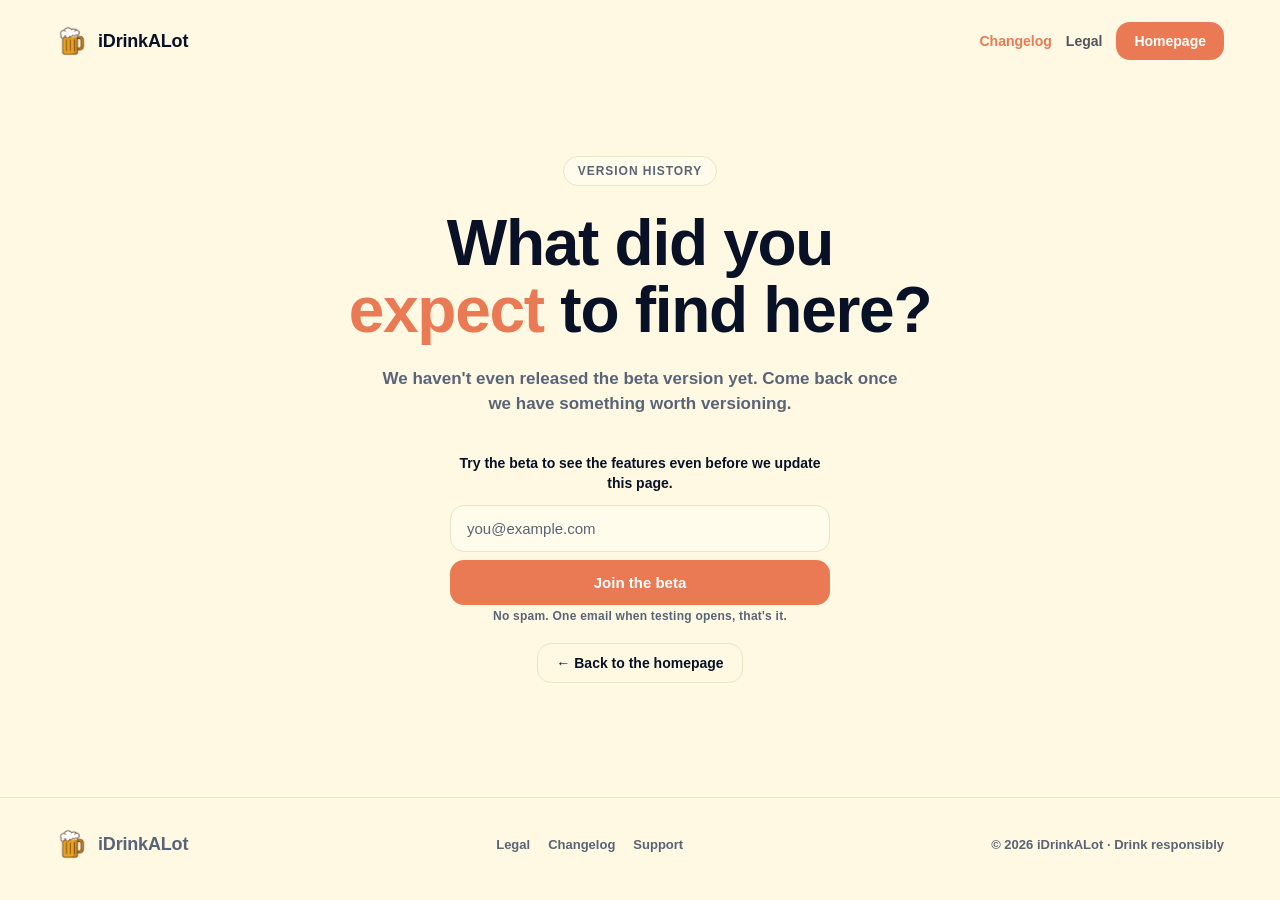
==== changelog.html @ 4c8b730e "init" ====
<!DOCTYPE html>
<html lang="en">
<head>
<meta charset="UTF-8" />
<meta name="viewport" content="width=device-width, initial-scale=1.0" />
<title>Version history, iDrinkALot</title>
<link rel="stylesheet" href="changelog.css" />
</head>
<body>

<nav class="nav">
  <div class="brand">
    <a href="index.html" style="display:flex;align-items:center;gap:10px;">
      <span class="brand-mark"><img src="assets/logo.png" alt="iDrinkALot logo" /></span>
      <span>iDrinkALot</span>
    </a>
  </div>
  <div class="nav-actions">
    <a class="nav-link active" href="changelog.html">Changelog</a>
    <a class="nav-link" href="legal.html">Legal</a>
    <a class="btn btn-primary" href="index.html">Homepage</a>
  </div>
</nav>

<main>
  <div class="empty">
    <span class="eyebrow">Version history</span>
    <h1>What did you <span class="accent">expect</span> to find here?</h1>
    <p class="lede">We haven't even released the beta version yet. Come back once we have something worth versioning.</p>

    <div class="signup-block">
      <p class="signup-prompt">Try the beta to see the features even before we update this page.</p>
      <form class="signup" id="signup-form" novalidate>
        <input class="signup-input" type="email" name="email" placeholder="you@example.com" required autocomplete="email" />
        <button class="btn btn-primary signup-btn" type="submit">Join the beta</button>
      </form>
      <div class="signup-msg" id="signup-msg" role="status" aria-live="polite"></div>
      <p class="signup-fine">No spam. One email when testing opens, that's it.</p>
    </div>

    <div class="actions">
      <a class="btn ghost" href="index.html">← Back to the homepage</a>
    </div>
  </div>
</main>

<script src="changelog.js"></script>

<footer>
  <div class="brand">
    <span class="brand-mark"><img src="assets/logo.png" alt="iDrinkALot logo" /></span>
    <span>iDrinkALot</span>
  </div>
  <div class="links">
    <a href="legal.html">Legal</a>
    <a href="changelog.html">Changelog</a>
    <a href="#">Support</a>
  </div>
  <div>© 2026 iDrinkALot · Drink responsibly</div>
</footer>

</body>
</html>
---- changelog.css ----
:root {
  --background: #fff9e3;
  --primary: #081126;
  --accent: #ea7a53;
  --accent-dark: #d96a44;
  --muted-fg: #5a6478;
  --border: #ebe4c6;
  --card: #fffceb;
}
* { box-sizing: border-box; }
html, body { margin: 0; padding: 0; }
body {
  background: var(--background);
  color: var(--primary);
  font-family: 'Helvetica Neue', Helvetica, Arial, sans-serif;
  font-weight: 600;
  -webkit-font-smoothing: antialiased;
  min-height: 100vh;
  display: flex;
  flex-direction: column;
}
a { color: inherit; }

/* nav */
.nav {
  display: flex;
  align-items: center;
  justify-content: space-between;
  padding: 22px 56px;
  max-width: 100%;
  margin: 0 auto;
  width: 100%;
}
.brand {
  display: flex;
  align-items: center;
  gap: 10px;
  font-weight: 800;
  font-size: 18px;
  letter-spacing: -0.01em;
}
.brand a { text-decoration: none; }
.brand-mark {
  width: 32px;
  height: 32px;
  display: grid;
  place-items: center;
}
.brand-mark img { width: 100%; height: 100%; object-fit: contain; display: block; }
.nav-actions {
  display: flex;
  align-items: center;
  gap: 14px;
}
.nav-link {
  text-decoration: none;
  color: var(--primary);
  font-size: 14px;
  font-weight: 600;
  opacity: 0.7;
}
.nav-link:hover, .nav-link.active { opacity: 1; }
.nav-link.active { color: var(--accent); }
.btn {
  display: inline-flex;
  align-items: center;
  justify-content: center;
  padding: 11px 18px;
  border-radius: 14px;
  border: none;
  font-weight: 800;
  font-size: 14px;
  text-decoration: none;
  cursor: pointer;
  transition: background 0.15s ease;
}
.btn-primary { background: var(--accent); color: #fff; }
.btn-primary:hover { background: var(--accent-dark); }

main {
  flex: 1;
  display: grid;
  place-items: center;
  padding: 60px 24px 100px;
}
.empty {
  max-width: 620px;
  text-align: center;
}
.eyebrow {
  display: inline-block;
  padding: 7px 14px;
  background: var(--card);
  border: 1.5px solid var(--border);
  border-radius: 999px;
  font-size: 12px;
  font-weight: 800;
  letter-spacing: 0.08em;
  text-transform: uppercase;
  color: var(--muted-fg);
}
h1 {
  margin: 24px 0 0;
  font-size: clamp(36px, 5.5vw, 64px);
  line-height: 1.05;
  letter-spacing: -0.02em;
  font-weight: 900;
  text-wrap: balance;
}
h1 .accent { color: var(--accent); }
.lede {
  margin: 22px auto 0;
  max-width: 520px;
  font-size: 17px;
  line-height: 1.5;
  color: var(--muted-fg);
  font-weight: 600;
  text-wrap: pretty;
}
.actions {
  margin-top: 20px;
  display: flex;
  gap: 12px;
  justify-content: center;
  flex-wrap: wrap;
}
.ghost {
  background: transparent;
  border: 1.5px solid var(--border);
  color: var(--primary);
}
.ghost:hover { background: var(--card); }

/* signup form */
.signup-block {
  margin: 36px auto 0;
  max-width: 380px;
  text-align: left;
}
.signup-prompt {
  margin: 0 0 12px;
  font-size: 14px;
  font-weight: 700;
  color: var(--primary);
  line-height: 1.45;
  text-align: center;
  text-wrap: pretty;
}
.signup {
  display: flex;
  flex-direction: column;
  gap: 8px;
}
.signup-input {
  width: 100%;
  padding: 14px 16px;
  border-radius: 14px;
  border: 1.5px solid var(--border);
  background: var(--card);
  color: var(--primary);
  font-size: 15px;
  font-weight: 600;
  font-family: inherit;
  outline: none;
  transition: border-color 0.15s ease;
}
.signup-input::placeholder { color: var(--muted-fg); font-weight: 500; }
.signup-input:focus { border-color: var(--accent); }
.signup-btn { width: 100%; padding: 14px 20px; font-size: 15px; }
.signup-msg {
  margin-top: 6px;
  font-size: 13px;
  font-weight: 700;
  text-align: center;
  min-height: 0;
}
.signup-msg:empty { display: none; }
.signup-msg.ok { color: #1f8a4c; }
.signup-msg.err { color: #c0392b; }
.signup-fine {
  margin: 4px 0 0;
  font-size: 12px;
  color: var(--muted-fg);
  font-weight: 600;
  letter-spacing: 0.02em;
  text-align: center;
}

footer {
  max-width: 100%;
  margin: 0 auto;
  width: 100%;
  padding: 30px 56px 40px;
  display: flex;
  align-items: center;
  justify-content: space-between;
  flex-wrap: wrap;
  gap: 16px;
  font-size: 13px;
  color: var(--muted-fg);
  border-top: 1px solid var(--border);
}
footer .links { display: flex; gap: 18px; }
footer .links a {
  color: var(--muted-fg);
  text-decoration: none;
  font-weight: 700;
}
footer .links a:hover { color: var(--primary); }

@media (max-width: 1024px) {
  .nav { padding: 18px 28px; }
  footer { padding: 26px 28px 36px; }
}
@media (max-width: 700px) {
  .nav { padding: 14px 18px; }
  .nav-link { display: none; }
  .nav-actions { gap: 8px; }
  .btn { padding: 10px 14px; font-size: 13px; }
  footer { padding: 22px 18px 28px; flex-direction: column; align-items: flex-start; gap: 10px; font-size: 12px; }
  footer .links { flex-wrap: wrap; gap: 14px; }
  .nav-link { font-size: 13px; }
}
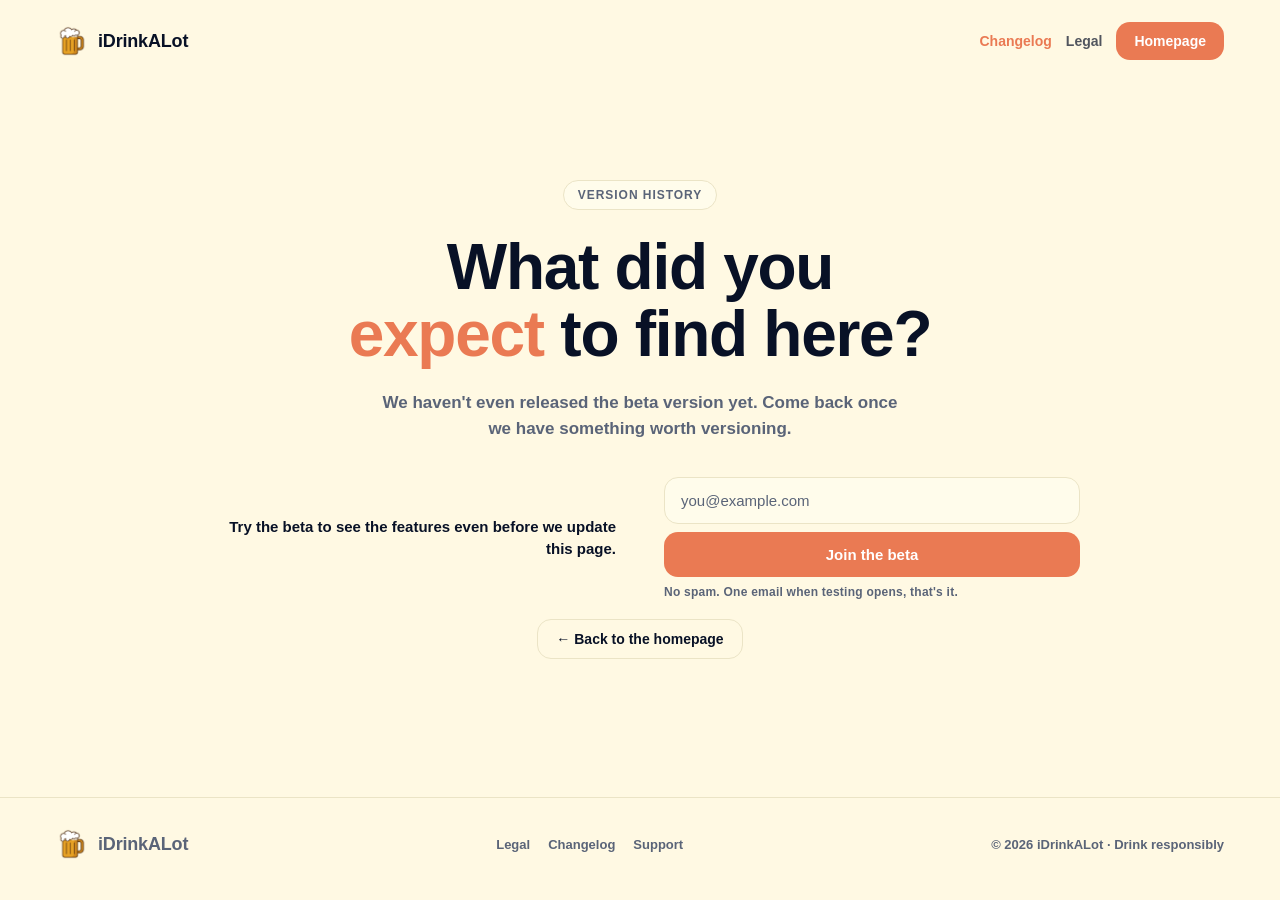
==== commit f6c791dc: "fix fix" ====
--- a/changelog.html
+++ b/changelog.html
@@ -4,6 +4,7 @@
 <meta charset="UTF-8" />
 <meta name="viewport" content="width=device-width, initial-scale=1.0" />
 <title>Version history, iDrinkALot</title>
+<link rel="icon" href="assets/favicon.ico" />
 <link rel="stylesheet" href="changelog.css" />
 </head>
 <body>
@@ -30,12 +31,15 @@
 
     <div class="signup-block">
       <p class="signup-prompt">Try the beta to see the features even before we update this page.</p>
-      <form class="signup" id="signup-form" novalidate>
-        <input class="signup-input" type="email" name="email" placeholder="you@example.com" required autocomplete="email" />
-        <button class="btn btn-primary signup-btn" type="submit">Join the beta</button>
-      </form>
-      <div class="signup-msg" id="signup-msg" role="status" aria-live="polite"></div>
-      <p class="signup-fine">No spam. One email when testing opens, that's it.</p>
+      <div class="signup-col">
+        <form class="signup" action="https://000form.com/f/f_iu2ytaiq" method="POST">
+          <input class="signup-input" type="email" name="email" placeholder="you@example.com" required autocomplete="email" />
+          <input type="text" name="honeypot_6jgtjkM5" style="display:none" />
+          <input type="hidden" name="_captcha" value="false" />
+          <button class="btn btn-primary signup-btn" type="submit">Join the beta</button>
+        </form>
+        <p class="signup-fine">No spam. One email when testing opens, that's it.</p>
+      </div>
     </div>
 
     <div class="actions">
@@ -43,6 +47,7 @@
     </div>
   </div>
 </main>
+
 
 <script src="changelog.js"></script>
 
--- a/changelog.css
+++ b/changelog.css
@@ -84,7 +84,7 @@
   padding: 60px 24px 100px;
 }
 .empty {
-  max-width: 620px;
+  max-width: 880px;
   text-align: center;
 }
 .eyebrow {
@@ -134,17 +134,24 @@
 /* signup form */
 .signup-block {
   margin: 36px auto 0;
-  max-width: 380px;
+  display: grid;
+  grid-template-columns: 1fr 1fr;
+  gap: 48px;
+  align-items: center;
   text-align: left;
 }
 .signup-prompt {
-  margin: 0 0 12px;
-  font-size: 14px;
+  margin: 0;
+  font-size: 15px;
   font-weight: 700;
   color: var(--primary);
   line-height: 1.45;
-  text-align: center;
+  text-align: right;
   text-wrap: pretty;
+}
+.signup-col {
+  display: flex;
+  flex-direction: column;
 }
 .signup {
   display: flex;
@@ -167,23 +174,22 @@
 .signup-input::placeholder { color: var(--muted-fg); font-weight: 500; }
 .signup-input:focus { border-color: var(--accent); }
 .signup-btn { width: 100%; padding: 14px 20px; font-size: 15px; }
-.signup-msg {
-  margin-top: 6px;
-  font-size: 13px;
-  font-weight: 700;
-  text-align: center;
-  min-height: 0;
-}
-.signup-msg:empty { display: none; }
-.signup-msg.ok { color: #1f8a4c; }
-.signup-msg.err { color: #c0392b; }
 .signup-fine {
-  margin: 4px 0 0;
+  margin: 8px 0 0;
   font-size: 12px;
   color: var(--muted-fg);
   font-weight: 600;
   letter-spacing: 0.02em;
-  text-align: center;
+}
+@keyframes btn-spin { to { transform: rotate(360deg); } }
+.btn-spinner {
+  width: 15px;
+  height: 15px;
+  border: 2.5px solid rgba(255,255,255,0.35);
+  border-top-color: #fff;
+  border-radius: 50%;
+  animation: btn-spin 0.55s linear infinite;
+  flex-shrink: 0;
 }
 
 footer {
@@ -219,5 +225,7 @@
   .btn { padding: 10px 14px; font-size: 13px; }
   footer { padding: 22px 18px 28px; flex-direction: column; align-items: flex-start; gap: 10px; font-size: 12px; }
   footer .links { flex-wrap: wrap; gap: 14px; }
-  .nav-link { font-size: 13px; }
-}
+  .signup-block { grid-template-columns: 1fr; gap: 16px; text-align: center; }
+  .signup-prompt { text-align: center; }
+  .signup-fine { text-align: center; }
+}
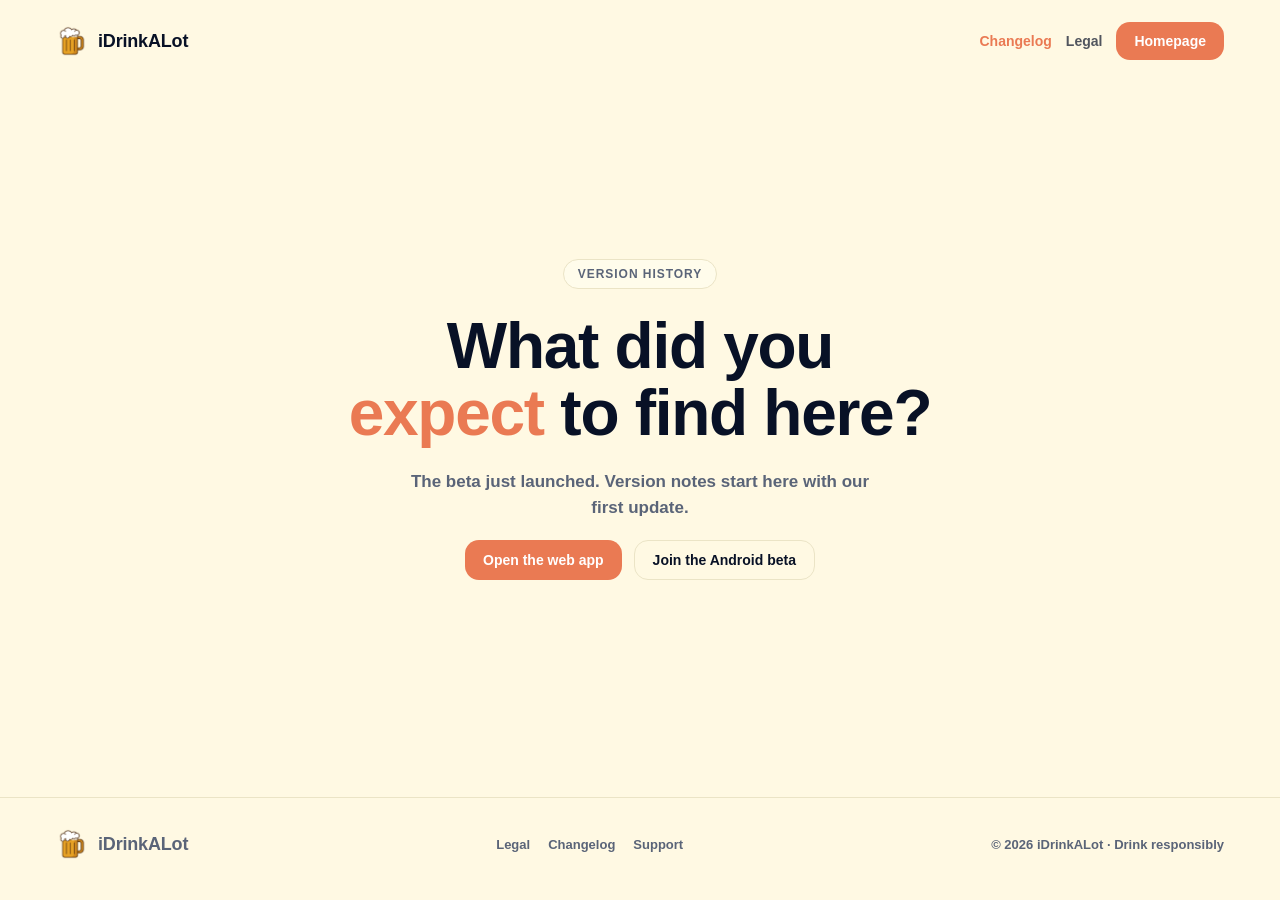
==== commit 702e3c0c: "help" ====
--- a/changelog.html
+++ b/changelog.html
@@ -27,29 +27,16 @@
   <div class="empty">
     <span class="eyebrow">Version history</span>
     <h1>What did you <span class="accent">expect</span> to find here?</h1>
-    <p class="lede">We haven't even released the beta version yet. Come back once we have something worth versioning.</p>
-
-    <div class="signup-block">
-      <p class="signup-prompt">Try the beta to see the features even before we update this page.</p>
-      <div class="signup-col">
-        <form class="signup" action="https://000form.com/f/f_iu2ytaiq" method="POST">
-          <input class="signup-input" type="email" name="email" placeholder="you@example.com" required autocomplete="email" />
-          <input type="text" name="honeypot_6jgtjkM5" style="display:none" />
-          <input type="hidden" name="_captcha" value="false" />
-          <button class="btn btn-primary signup-btn" type="submit">Join the beta</button>
-        </form>
-        <p class="signup-fine">No spam. One email when testing opens, that's it.</p>
-      </div>
-    </div>
+    <p class="lede">The beta just launched. Version notes start here with our first update.</p>
 
     <div class="actions">
-      <a class="btn ghost" href="index.html">← Back to the homepage</a>
+      <a class="btn btn-primary" href="https://app.idrinkalot.com">Open the web app</a>
+      <a class="btn ghost" href="index.html#beta">Join the Android beta</a>
     </div>
   </div>
 </main>
 
 
-<script src="changelog.js"></script>
 
 <footer>
   <div class="brand">
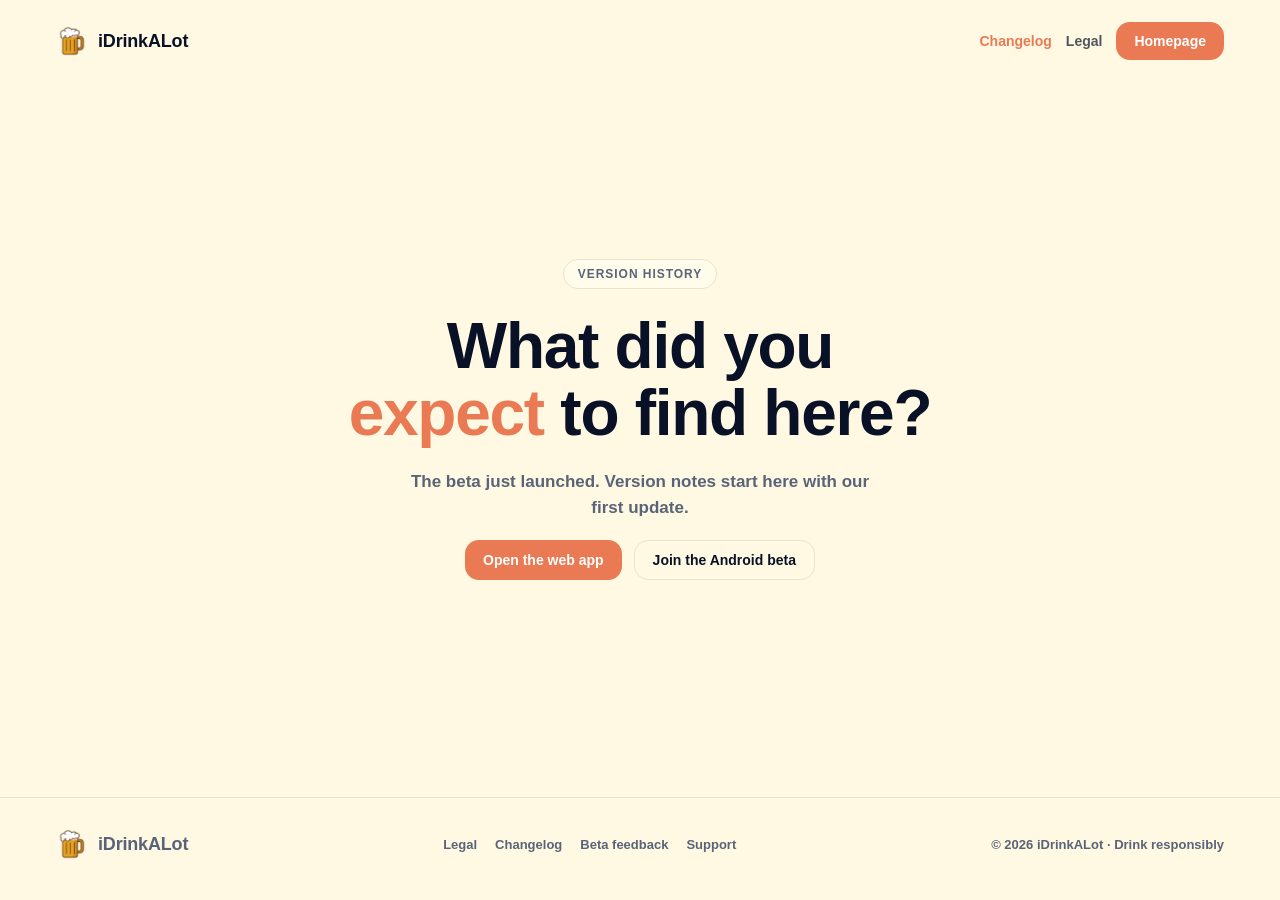
==== commit f727639a: "adding reviews" ====
--- a/changelog.html
+++ b/changelog.html
@@ -46,6 +46,7 @@
   <div class="links">
     <a href="legal.html">Legal</a>
     <a href="changelog.html">Changelog</a>
+    <a href="review.html">Beta feedback</a>
     <a href="#">Support</a>
   </div>
   <div>© 2026 iDrinkALot · Drink responsibly</div>
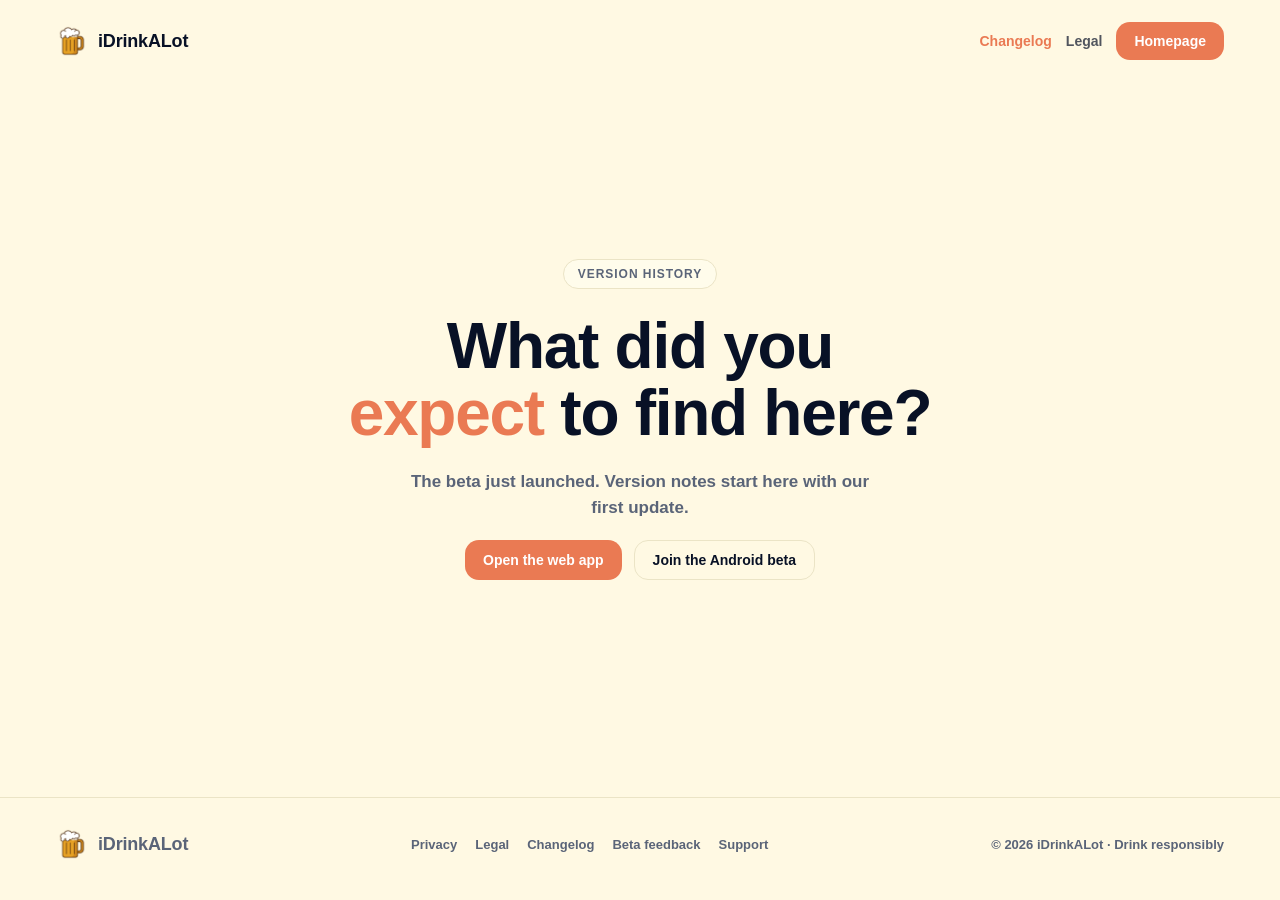
==== commit 0325619e: "da big privacy update" ====
--- a/changelog.html
+++ b/changelog.html
@@ -44,10 +44,11 @@
     <span>iDrinkALot</span>
   </div>
   <div class="links">
+    <a href="legal.html#privacy">Privacy</a>
     <a href="legal.html">Legal</a>
     <a href="changelog.html">Changelog</a>
     <a href="review.html">Beta feedback</a>
-    <a href="#">Support</a>
+    <a href="mailto:support@idrinkalot.com">Support</a>
   </div>
   <div>© 2026 iDrinkALot · Drink responsibly</div>
 </footer>
